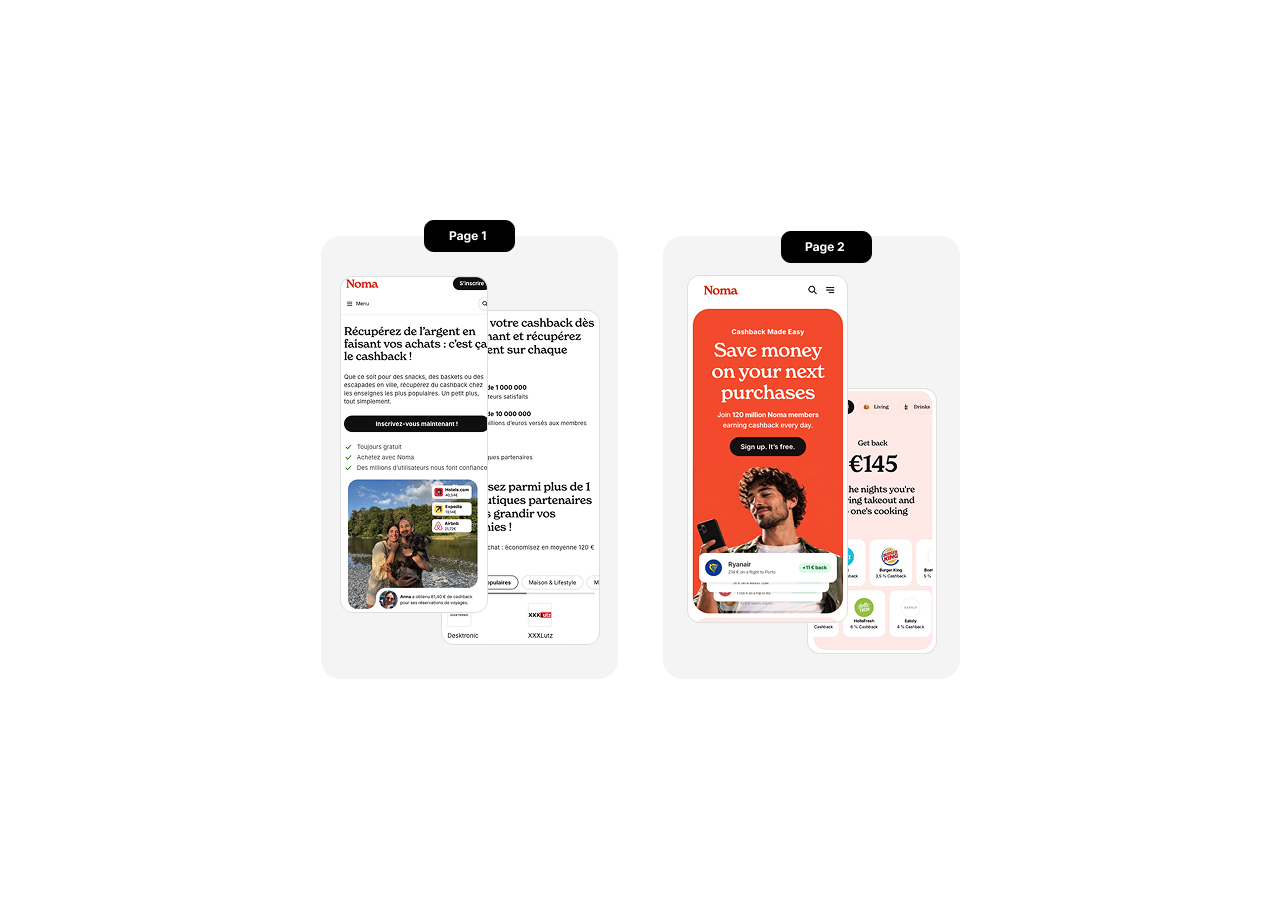
==== deploy/fr/compare-igraal/index.html @ 4cff88a4 "Add files via upload" ====
<!DOCTYPE html><html lang="en"><head><meta charset="utf-8">
<meta name="viewport" content="width=device-width,initial-scale=1">
<title>iGraal Comparison Page 1 vs Page 2</title>
<style>
  html,body{margin:0;height:100%;background:#fff}
  body{display:flex;align-items:center;justify-content:center;padding:16px;box-sizing:border-box}
  img{max-width:100%;max-height:100%;width:auto;height:auto;display:block}
</style></head><body>
<img src="../assets/compare-igraal.jpg" alt="iGraal Comparison Page 1 vs Page 2">
</body></html>
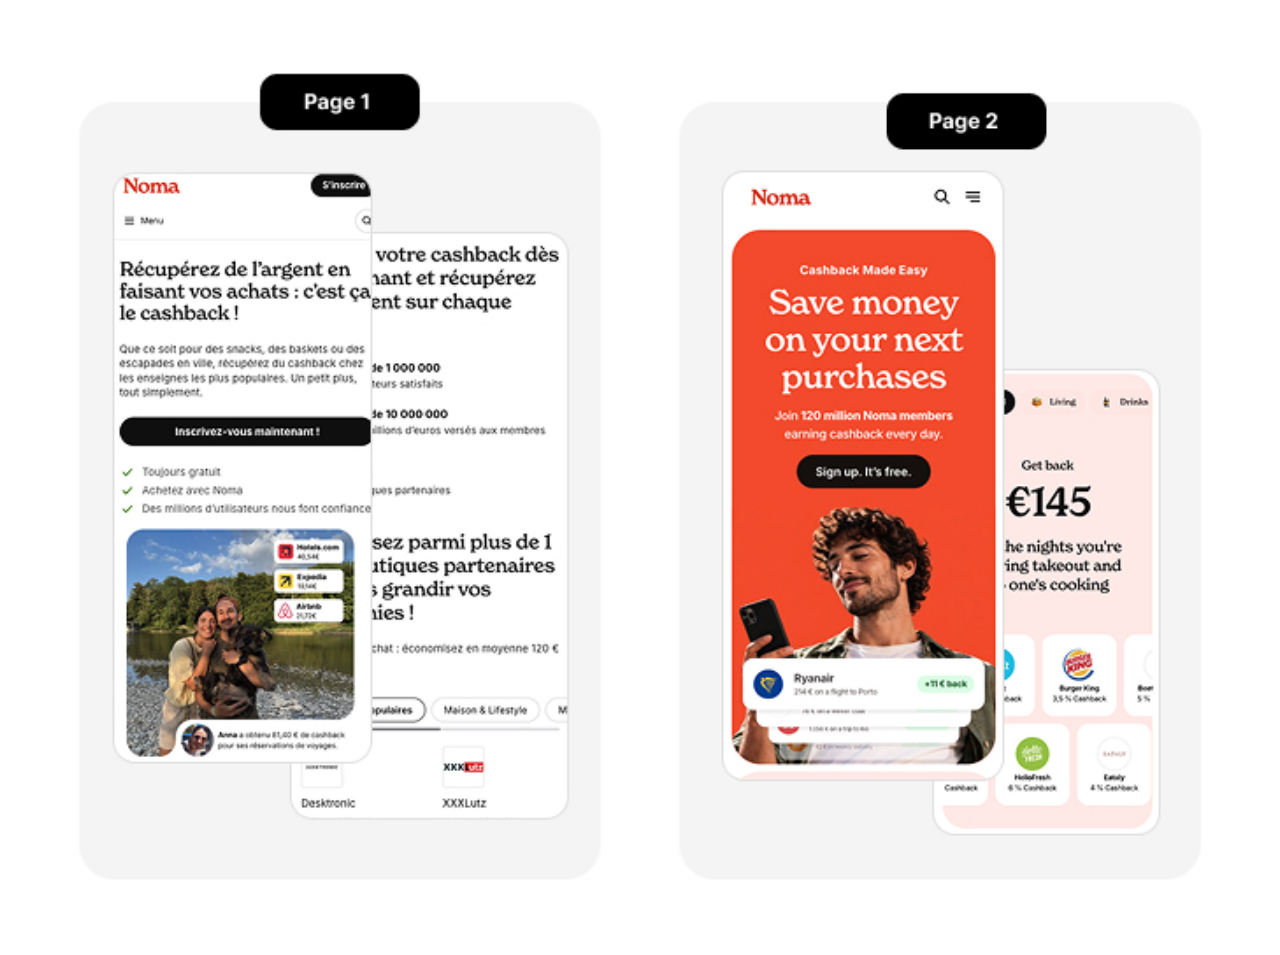
==== commit 7971fa55: "Add files via upload" ====
--- a/deploy/fr/compare-igraal/index.html
+++ b/deploy/fr/compare-igraal/index.html
@@ -2,9 +2,11 @@
 <meta name="viewport" content="width=device-width,initial-scale=1">
 <title>iGraal Comparison Page 1 vs Page 2</title>
 <style>
-  html,body{margin:0;height:100%;background:#fff}
-  body{display:flex;align-items:center;justify-content:center;padding:16px;box-sizing:border-box}
-  img{max-width:100%;max-height:100%;width:auto;height:auto;display:block}
+  /* The comparison is a tall full-page capture (1422x5278), so it fits the
+     width and scrolls vertically instead of being shrunk to one screen. */
+  html,body{margin:0;background:#fff}
+  body{display:flex;justify-content:center;padding:16px;box-sizing:border-box}
+  img{width:100%;max-width:1422px;height:auto;display:block}
 </style></head><body>
 <img src="../assets/compare-igraal.jpg" alt="iGraal Comparison Page 1 vs Page 2">
 </body></html>
